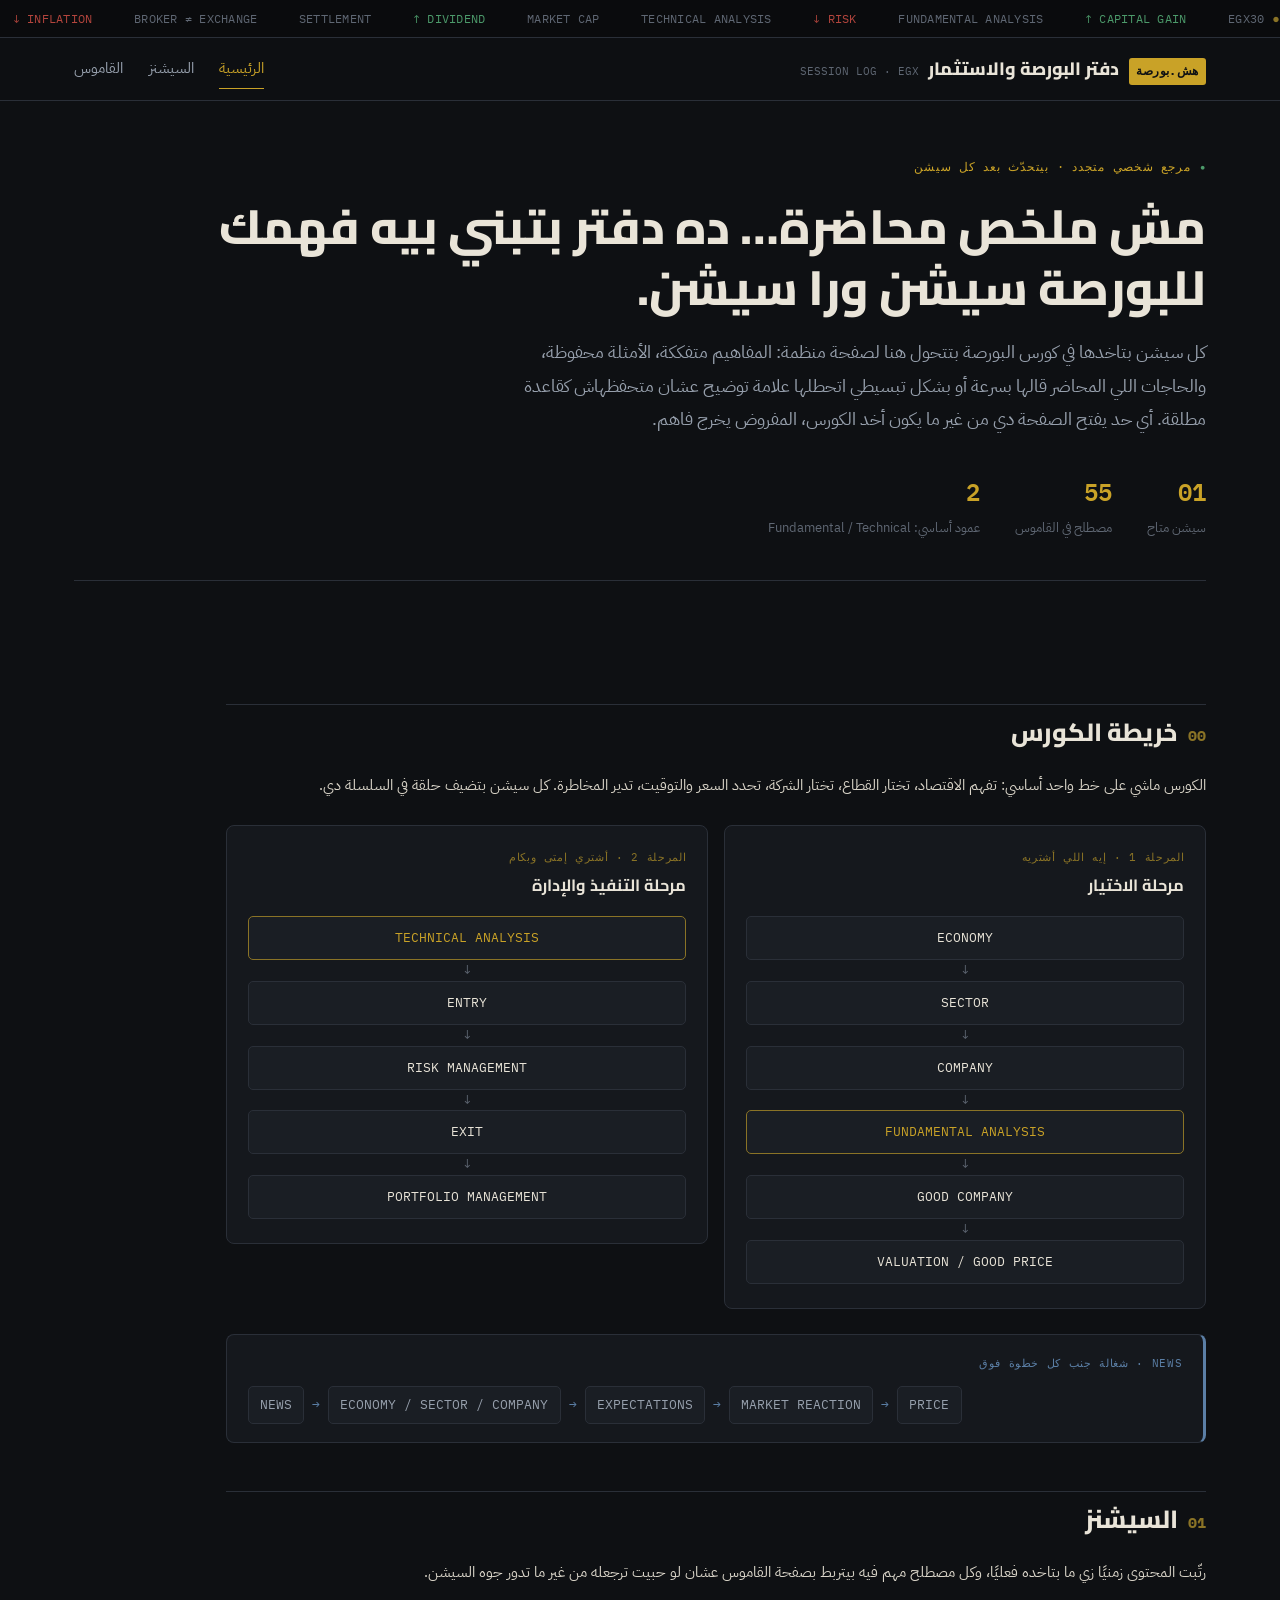
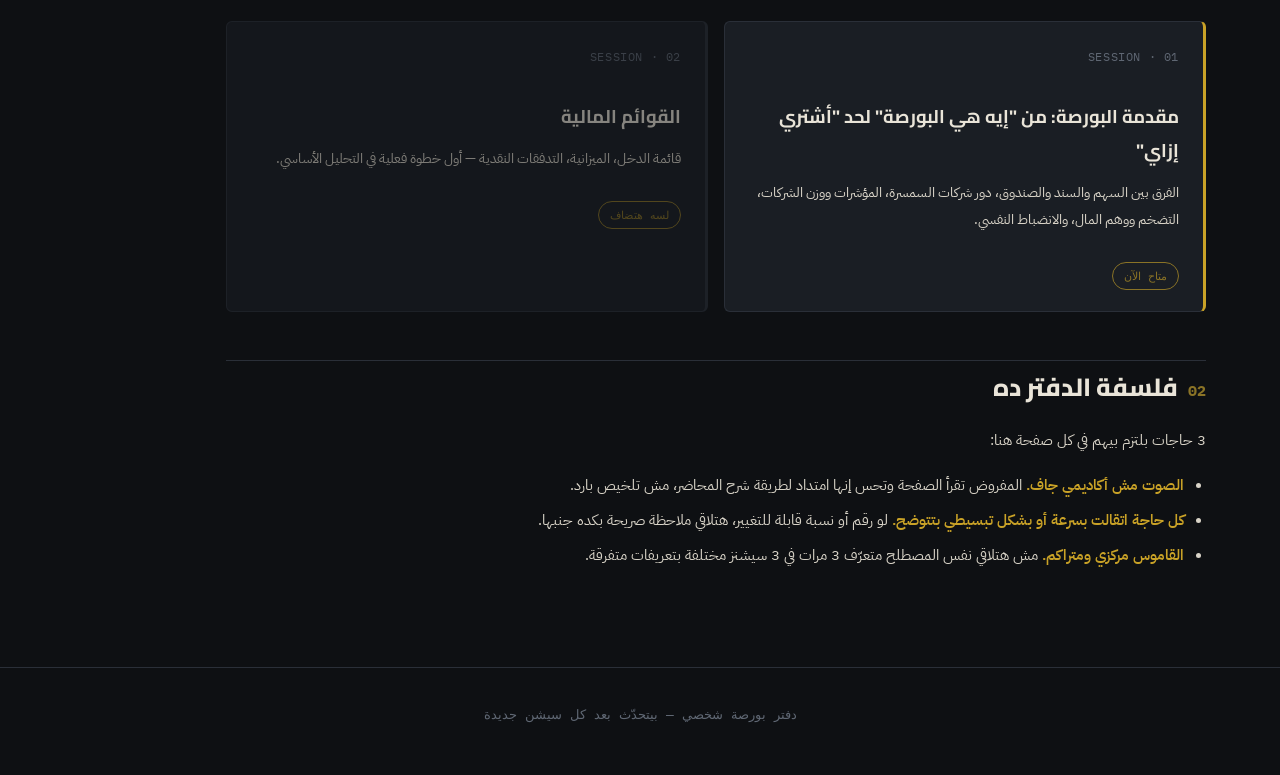
==== index.html @ 62a857f8 "Add files via upload" ====
<!DOCTYPE html>
<html lang="ar" dir="rtl">
<head>
<meta charset="UTF-8">
<meta name="viewport" content="width=device-width, initial-scale=1.0">
<title>مرجع البورصة والاستثمار — دفتر هشام</title>
<link rel="stylesheet" href="style.css">
</head>
<body>

<div class="ticker-wrap">
  <div class="ticker-track">
    <span><span class="dot">●</span> EGX30</span>
    <span class="up">CAPITAL GAIN ↑</span>
    <span>FUNDAMENTAL ANALYSIS</span>
    <span class="down">RISK ↓</span>
    <span>TECHNICAL ANALYSIS</span>
    <span>MARKET CAP</span>
    <span class="up">DIVIDEND ↑</span>
    <span>SETTLEMENT</span>
    <span>BROKER ≠ EXCHANGE</span>
    <span class="down">INFLATION ↓</span>
    <span>PAR VALUE ≠ MARKET PRICE</span>
    <span>GOOD COMPANY + GOOD PRICE</span>
    <!-- تكرار للحلقة اللانهائية -->
    <span><span class="dot">●</span> EGX30</span>
    <span class="up">CAPITAL GAIN ↑</span>
    <span>FUNDAMENTAL ANALYSIS</span>
    <span class="down">RISK ↓</span>
    <span>TECHNICAL ANALYSIS</span>
    <span>MARKET CAP</span>
    <span class="up">DIVIDEND ↑</span>
    <span>SETTLEMENT</span>
    <span>BROKER ≠ EXCHANGE</span>
    <span class="down">INFLATION ↓</span>
    <span>PAR VALUE ≠ MARKET PRICE</span>
    <span>GOOD COMPANY + GOOD PRICE</span>
  </div>
</div>

<div class="topbar">
  <div class="topbar-inner">
    <a href="index.html" class="brand">
      <span class="brand-mark">هش.بورصة</span>
      <span class="brand-name">دفتر البورصة والاستثمار</span>
      <span class="brand-sub">SESSION LOG · EGX</span>
    </a>
    <nav class="nav-links">
      <a href="index.html" class="active">الرئيسية</a>
      <a href="session-01.html">السيشنز</a>
      <a href="glossary.html">القاموس</a>
    </nav>
  </div>
  <div class="progress-fill" id="progress-fill"></div>
</div>

<div class="shell">
  <div class="hero">
    <div class="hero-eyebrow">مرجع شخصي متجدد · بيتحدّث بعد كل سيشن</div>
    <h1>مش ملخص محاضرة… ده دفتر بتبني بيه فهمك للبورصة سيشن ورا سيشن.</h1>
    <p class="lead">
      كل سيشن بتاخدها في كورس البورصة بتتحول هنا لصفحة منظمة: المفاهيم متفككة، الأمثلة محفوظة، والحاجات اللي المحاضر قالها بسرعة أو بشكل تبسيطي اتحطلها علامة توضيح عشان متحفظهاش كقاعدة مطلقة. أي حد يفتح الصفحة دي من غير ما يكون أخد الكورس، المفروض يخرج فاهم.
    </p>
    <div class="hero-stats">
      <div class="stat"><b>01</b><span>سيشن متاح</span></div>
      <div class="stat"><b>55</b><span>مصطلح في القاموس</span></div>
      <div class="stat"><b>2</b><span>عمود أساسي: Fundamental / Technical</span></div>
    </div>
  </div>

  <div class="content" style="max-width:980px;">

    <h2><span class="n">00</span>خريطة الكورس</h2>
    <p>الكورس ماشي على خط واحد أساسي: تفهم الاقتصاد، تختار القطاع، تختار الشركة، تحدد السعر والتوقيت، تدير المخاطرة. كل سيشن بتضيف حلقة في السلسلة دي.</p>
    <div class="flow-panels">
      <div class="flow-panel">
        <div class="panel-eyebrow">المرحلة 1 · إيه اللي أشتريه</div>
        <div class="panel-title">مرحلة الاختيار</div>
        <div class="flow-steps">
          <div class="flow-step">ECONOMY</div>
          <div class="flow-down">↓</div>
          <div class="flow-step">SECTOR</div>
          <div class="flow-down">↓</div>
          <div class="flow-step">COMPANY</div>
          <div class="flow-down">↓</div>
          <div class="flow-step hl">FUNDAMENTAL ANALYSIS</div>
          <div class="flow-down">↓</div>
          <div class="flow-step">GOOD COMPANY</div>
          <div class="flow-down">↓</div>
          <div class="flow-step">VALUATION / GOOD PRICE</div>
        </div>
      </div>

      <div class="flow-panel">
        <div class="panel-eyebrow">المرحلة 2 · أشتري إمتى وبكام</div>
        <div class="panel-title">مرحلة التنفيذ والإدارة</div>
        <div class="flow-steps">
          <div class="flow-step hl">TECHNICAL ANALYSIS</div>
          <div class="flow-down">↓</div>
          <div class="flow-step">ENTRY</div>
          <div class="flow-down">↓</div>
          <div class="flow-step">RISK MANAGEMENT</div>
          <div class="flow-down">↓</div>
          <div class="flow-step">EXIT</div>
          <div class="flow-down">↓</div>
          <div class="flow-step">PORTFOLIO MANAGEMENT</div>
        </div>
      </div>
    </div>

    <div class="flow-news">
      <div class="panel-eyebrow">NEWS · شغالة جنب كل خطوة فوق</div>
      <div class="flow-news-row">
        <span class="chip">NEWS</span><span class="arrow">→</span>
        <span class="chip">ECONOMY / SECTOR / COMPANY</span><span class="arrow">→</span>
        <span class="chip">EXPECTATIONS</span><span class="arrow">→</span>
        <span class="chip">MARKET REACTION</span><span class="arrow">→</span>
        <span class="chip">PRICE</span>
      </div>
    </div>

    <h2><span class="n">01</span>السيشنز</h2>
    <p>رتّبت المحتوى زمنيًا زي ما بتاخده فعليًا، وكل مصطلح مهم فيه بيتربط بصفحة القاموس عشان لو حبيت ترجعله من غير ما تدور جوه السيشن.</p>

    <div class="session-grid">
      <a class="session-card" href="session-01.html">
        <span class="num">SESSION · 01</span>
        <h3>مقدمة البورصة: من "إيه هي البورصة" لحد "أشتري إزاي"</h3>
        <p>الفرق بين السهم والسند والصندوق، دور شركات السمسرة، المؤشرات ووزن الشركات، التضخم ووهم المال، والانضباط النفسي.</p>
        <span class="tag">متاح الآن</span>
      </a>

      <div class="session-card locked">
        <span class="num">SESSION · 02</span>
        <h3>القوائم المالية</h3>
        <p>قائمة الدخل، الميزانية، التدفقات النقدية — أول خطوة فعلية في التحليل الأساسي.</p>
        <span class="tag">لسه هتضاف</span>
      </div>
    </div>

    <h2><span class="n">02</span>فلسفة الدفتر ده</h2>
    <p>3 حاجات بلتزم بيهم في كل صفحة هنا:</p>
    <ul>
      <li><strong>الصوت مش أكاديمي جاف.</strong> المفروض تقرأ الصفحة وتحس إنها امتداد لطريقة شرح المحاضر، مش تلخيص بارد.</li>
      <li><strong>كل حاجة اتقالت بسرعة أو بشكل تبسيطي بتتوضح.</strong> لو رقم أو نسبة قابلة للتغيير، هتلاقي ملاحظة صريحة بكده جنبها.</li>
      <li><strong>القاموس مركزي ومتراكم.</strong> مش هتلاقي نفس المصطلح متعرّف 3 مرات في 3 سيشنز مختلفة بتعريفات متفرقة.</li>
    </ul>

  </div>
</div>

<footer>
  دفتر بورصة شخصي — بيتحدّث بعد كل سيشن جديدة
</footer>

<script src="interactions.js"></script>
</body>
</html>
---- style.css ----
/* ============================================
   مرجع البورصة والاستثمار — نظام التصميم
   لوحة الألوان: ليدجر تداول ليلي (Charcoal + Gold)
   ============================================ */

@import url('https://fonts.googleapis.com/css2?family=Cairo:wght@600;700;800&family=IBM+Plex+Sans+Arabic:wght@400;500;600&family=IBM+Plex+Mono:wght@400;500;600&display=swap');

:root{
  --bg: #0e1013;
  --bg-raised: #15181d;
  --bg-panel: #1a1e24;
  --line: #2a2f38;
  --line-soft: #21252c;
  --text: #e9e4d8;
  --text-dim: #97a0ad;
  --text-faint: #5f6773;
  --gold: #c9a227;
  --gold-soft: #8a7326;
  --green: #4c9a6a;
  --red: #b4453d;
  --blue: #5b7fa6;

  --display: 'Cairo', sans-serif;
  --body: 'IBM Plex Sans Arabic', sans-serif;
  --mono: 'IBM Plex Mono', monospace;
}

*{ box-sizing: border-box; }

html{ scroll-behavior: smooth; }

@media (prefers-reduced-motion: reduce){
  html{ scroll-behavior: auto; }
  *{ animation-duration: 0.001ms !important; animation-iteration-count: 1 !important; transition-duration: 0.001ms !important; }
}

body{
  margin: 0;
  background: var(--bg);
  color: var(--text);
  font-family: var(--body);
  font-size: 15px;
  line-height: 1.85;
  direction: rtl;
}

::selection{ background: var(--gold); color: #14161a; }

a{ color: inherit; }

/* ---------- التيكر العلوي ---------- */
.ticker-wrap{
  position: sticky;
  top: 0;
  z-index: 60;
  background: #0a0b0d;
  border-bottom: 1px solid var(--line);
  overflow: hidden;
  white-space: nowrap;
  height: 38px;
  display: flex;
  align-items: center;
}
.ticker-track{
  display: inline-flex;
  gap: 2.6rem;
  padding-inline-end: 2.6rem;
  animation: ticker-scroll 48s linear infinite;
  font-family: var(--mono);
  font-size: 0.78rem;
  letter-spacing: .02em;
  color: var(--text-faint);
}
.ticker-track span{ display: inline-flex; align-items: center; gap: .5rem; white-space: nowrap; }
.ticker-track .up{ color: var(--green); }
.ticker-track .down{ color: var(--red); }
.ticker-track .dot{ color: var(--gold-soft); }
@keyframes ticker-scroll{
  from{ transform: translateX(0); }
  to{ transform: translateX(-50%); }
}

/* ---------- الهيدر ---------- */
.topbar{
  position: sticky;
  top: 38px;
  z-index: 55;
  background: rgba(14,16,19,.92);
  backdrop-filter: blur(8px);
  border-bottom: 1px solid var(--line);
}
.topbar-inner{
  max-width: 1180px;
  margin: 0 auto;
  padding: .9rem 1.5rem;
  display: flex;
  align-items: center;
  justify-content: space-between;
  gap: 1.5rem;
}
.brand{
  display: flex;
  align-items: baseline;
  gap: .6rem;
  text-decoration: none;
}
.brand-mark{
  font-family: var(--mono);
  font-size: .72rem;
  color: var(--bg);
  background: var(--gold);
  padding: .18rem .45rem;
  border-radius: 3px;
  font-weight: 600;
  letter-spacing: .04em;
}
.brand-name{
  font-family: var(--display);
  font-weight: 800;
  font-size: 1.12rem;
  color: var(--text);
}
.brand-sub{
  font-family: var(--mono);
  font-size: .7rem;
  color: var(--text-faint);
  display: none;
}
@media (min-width: 720px){ .brand-sub{ display: inline; } }

.nav-links{
  display: flex;
  gap: 1.6rem;
  font-size: .92rem;
  color: var(--text-dim);
}
.nav-links a{ text-decoration: none; transition: color .15s ease; position: relative; }
.nav-links a:hover{ color: var(--gold); }
.nav-links a.active{ color: var(--gold); }
.nav-links a::after{
  content: '';
  position: absolute;
  right: 0;
  bottom: -6px;
  height: 1px;
  width: 0;
  background: var(--gold);
  transition: width .22s ease;
}
.nav-links a:hover::after{ width: 100%; }
.nav-links a.active::after{ width: 100%; }

/* ---------- شريط تقدم القراءة ---------- */
.progress-fill{
  position: absolute;
  bottom: 0;
  right: 0;
  height: 2px;
  width: 0%;
  background: linear-gradient(90deg, var(--gold), var(--gold-soft));
  transition: width .08s linear;
  z-index: 2;
}

/* ---------- التيكر بيقف عند الهوفر ---------- */
.ticker-wrap:hover .ticker-track{ animation-play-state: paused; }

/* ---------- رفعة نضيفة عند الهوفر للكروت والصناديق (من غير أي دوران 3D) ---------- */
.session-card, .flow-panel, .box{
  transition: transform .2s ease, background .18s ease, border-color .18s ease, box-shadow .2s ease;
}
.session-card:hover, .flow-panel:hover, .box:hover{
  transform: translateY(-5px);
}
.session-card:hover{ box-shadow: 0 18px 40px -18px rgba(201,162,39,.45); }
.flow-panel:hover{ box-shadow: 0 18px 40px -18px rgba(201,162,39,.3); border-color: var(--gold-soft); }
.box:hover{ box-shadow: 0 14px 30px -16px rgba(0,0,0,.5); border-color: var(--gold-soft); }

/* ---------- ظهور تدريجي مع السكرول ---------- */
.reveal{
  opacity: 0;
  transform: translateY(22px);
  transition: opacity .7s ease, transform .7s ease;
}
.reveal.in{
  opacity: 1;
  transform: translateY(0);
}

/* ---------- مؤشر متحرك في فهرس السايدبار ---------- */
.side-list{ position: relative; }
.side-indicator{
  position: absolute;
  right: -1px;
  width: 2px;
  height: 0;
  background: var(--gold);
  opacity: 0;
  transform: translateY(0);
  transition: transform .25s ease, height .25s ease, opacity .25s ease;
  pointer-events: none;
}

/* ---------- الحاوية العامة ---------- */
.shell{
  max-width: 1180px;
  margin: 0 auto;
  padding: 0 1.5rem;
  display: grid;
  grid-template-columns: 1fr;
  gap: 2.5rem;
}
@media (min-width: 980px){
  .shell.with-side{ grid-template-columns: 250px 1fr; }
}

/* ---------- السايدبار (فهرس السيشن) ---------- */
.side{
  position: sticky;
  top: 96px;
  align-self: start;
  display: none;
  padding-top: 2.2rem;
}
@media (min-width: 980px){ .side{ display: block; } }
.side-title{
  font-family: var(--mono);
  font-size: .72rem;
  color: var(--gold-soft);
  letter-spacing: .08em;
  margin-bottom: .9rem;
  text-transform: uppercase;
}
.side-list{ list-style: none; margin: 0; padding: 0; border-right: 1px solid var(--line); }
.side-list li{ margin: 0; }
.side-list a{
  display: block;
  text-decoration: none;
  color: var(--text-faint);
  font-size: .88rem;
  padding: .42rem .95rem .42rem 0;
  border-right: 2px solid transparent;
  margin-right: -1px;
  transition: color .15s ease, border-color .15s ease;
}
.side-list a:hover{ color: var(--text-dim); }
.side-list a.active{ color: var(--gold); border-color: var(--gold); }

/* ---------- الهيرو ---------- */
.hero{
  padding: 3.4rem 0 2.4rem;
  border-bottom: 1px solid var(--line);
}
.hero-eyebrow{
  font-family: var(--mono);
  font-size: .78rem;
  color: var(--gold);
  letter-spacing: .06em;
  display: flex;
  align-items: center;
  gap: .6rem;
  margin-bottom: 1.1rem;
}
.hero-eyebrow::before{ content: '●'; font-size: .55rem; color: var(--green); }
.hero h1{
  font-family: var(--display);
  font-weight: 800;
  font-size: clamp(1.9rem, 4.2vw, 3rem);
  line-height: 1.28;
  margin: 0 0 1.1rem;
}
.hero p.lead{
  color: var(--text-dim);
  font-size: 1.12rem;
  max-width: 62ch;
  margin: 0;
}
.hero-stats{
  display: flex;
  flex-wrap: wrap;
  gap: 2.2rem;
  margin-top: 2.1rem;
}
.stat b{
  font-family: var(--mono);
  font-size: 1.5rem;
  color: var(--gold);
  display: block;
  font-weight: 600;
}
.stat span{
  font-size: .8rem;
  color: var(--text-faint);
}

/* ---------- بطاقات السيشنز ---------- */
.session-grid{
  display: grid;
  grid-template-columns: 1fr;
  gap: 1rem;
  margin: 2.2rem 0;
}
@media (min-width: 720px){ .session-grid{ grid-template-columns: 1fr 1fr; } }

.session-card{
  display: block;
  text-decoration: none;
  background: var(--bg-panel);
  border: 1px solid var(--line);
  border-right: 3px solid var(--gold);
  border-radius: 6px;
  padding: 1.3rem 1.5rem;
  transition: transform .18s ease, border-color .18s ease, background .18s ease;
}
.session-card:hover{ background: var(--bg-raised); }
.session-card.locked{
  border-right-color: var(--line);
  opacity: .55;
}
.session-card .num{
  font-family: var(--mono);
  font-size: .74rem;
  color: var(--text-faint);
  letter-spacing: .05em;
}
.session-card h3{
  font-family: var(--display);
  font-size: 1.15rem;
  margin: .5rem 0 .4rem;
  color: var(--text);
}
.session-card p{
  color: var(--text-dim);
  font-size: .9rem;
  margin: 0;
}
.session-card .tag{
  display: inline-block;
  margin-top: .8rem;
  font-family: var(--mono);
  font-size: .68rem;
  color: var(--gold-soft);
  border: 1px solid var(--gold-soft);
  border-radius: 20px;
  padding: .18rem .7rem;
}

/* ---------- المحتوى الرئيسي ---------- */
.content{ padding: 2.2rem 0 5rem; max-width: 760px; }
.content h2{
  font-family: var(--display);
  font-weight: 800;
  font-size: 1.55rem;
  margin: 3rem 0 1rem;
  padding-top: .3rem;
  border-top: 1px solid var(--line);
  scroll-margin-top: 110px;
}
.content h2 .n{
  font-family: var(--mono);
  color: var(--gold-soft);
  font-size: .95rem;
  margin-left: .6rem;
}
.content h3{
  font-family: var(--display);
  font-weight: 700;
  font-size: 1.15rem;
  margin: 1.8rem 0 .7rem;
  color: var(--text);
}
.content p{ margin: 0 0 1.05rem; color: #d9d4c8; }
.content ul, .content ol{ margin: 0 0 1.1rem; padding-inline-start: 1.4rem; color: #d9d4c8; }
.content li{ margin-bottom: .45rem; }
.content strong{ color: var(--gold); font-weight: 600; }

.lede{
  font-size: 1.12rem;
  color: var(--text);
  border-right: 2px solid var(--gold);
  padding-right: 1rem;
  margin: 1.6rem 0 2.2rem;
}

/* ---------- صناديق ملاحظات ---------- */
.box{
  border: 1px solid var(--line);
  border-radius: 6px;
  padding: 1.1rem 1.3rem;
  margin: 1.4rem 0;
  background: var(--bg-panel);
}
.box .label{
  font-family: var(--mono);
  font-size: .72rem;
  letter-spacing: .06em;
  text-transform: uppercase;
  display: block;
  margin-bottom: .5rem;
}
.box p, .box ul{ margin: 0; font-size: .95rem; }
.box p + p{ margin-top: .6rem; }

.box.example{ border-right: 3px solid var(--blue); }
.box.example .label{ color: var(--blue); }

.box.caution{ border-right: 3px solid var(--red); }
.box.caution .label{ color: var(--red); }

.box.term{ border-right: 3px solid var(--gold); }
.box.term .label{ color: var(--gold); }

.box.rule{ border-right: 3px solid var(--green); }
.box.rule .label{ color: var(--green); }

/* ---------- جداول ---------- */
table{
  width: 100%;
  border-collapse: collapse;
  margin: 1.4rem 0;
  font-size: .92rem;
}
th, td{
  text-align: right;
  padding: .65rem .8rem;
  border-bottom: 1px solid var(--line-soft);
}
th{
  font-family: var(--mono);
  font-size: .74rem;
  color: var(--gold-soft);
  letter-spacing: .04em;
  text-transform: uppercase;
  font-weight: 500;
}
tr:last-child td{ border-bottom: none; }

/* ---------- كود التسلسل (Roadmap) — نسخة قديمة، لسه مستخدمة كـ fallback ---------- */
.flow{
  font-family: var(--mono);
  background: var(--bg-raised);
  border: 1px solid var(--line);
  border-radius: 6px;
  padding: 1.2rem 1.4rem;
  color: var(--text-dim);
  font-size: .85rem;
  line-height: 2.1;
  overflow-x: auto;
  white-space: pre;
  margin: 1.4rem 0;
}
.flow .k{ color: var(--gold); }

/* ---------- خريطة التسلسل: مربعين جنب بعض ---------- */
.flow-panels{
  display: grid;
  grid-template-columns: 1fr;
  gap: 1rem;
  margin: 1.6rem 0;
}
@media (min-width: 720px){
  .flow-panels{ grid-template-columns: 1fr 1fr; align-items: start; }
}
.flow-panel{
  background: var(--bg-raised);
  border: 1px solid var(--line);
  border-radius: 8px;
  padding: 1.3rem 1.3rem 1.5rem;
}
.flow-panel .panel-eyebrow{
  font-family: var(--mono);
  font-size: .68rem;
  letter-spacing: .06em;
  color: var(--gold-soft);
  text-transform: uppercase;
  margin-bottom: .2rem;
}
.flow-panel .panel-title{
  font-family: var(--display);
  font-weight: 700;
  font-size: 1.02rem;
  color: var(--text);
  margin-bottom: 1rem;
}
.flow-steps{
  display: flex;
  flex-direction: column;
  align-items: stretch;
}
.flow-step{
  font-family: var(--mono);
  font-size: .82rem;
  color: var(--text);
  background: var(--bg-panel);
  border: 1px solid var(--line);
  border-radius: 5px;
  padding: .55rem .8rem;
  text-align: center;
  direction: ltr;
}
.flow-step.hl{
  border-color: var(--gold-soft);
  color: var(--gold);
}
.flow-down{
  text-align: center;
  color: var(--text-faint);
  font-size: .8rem;
  padding: .25rem 0;
  line-height: 1;
}

/* ---------- شريط الأخبار الجانبي (أفقي) ---------- */
.flow-news{
  margin: 1.4rem 0;
  background: var(--bg-raised);
  border: 1px solid var(--line);
  border-right: 3px solid var(--blue);
  border-radius: 8px;
  padding: 1.1rem 1.3rem;
}
.flow-news .panel-eyebrow{
  font-family: var(--mono);
  font-size: .68rem;
  letter-spacing: .06em;
  color: var(--blue);
  text-transform: uppercase;
  margin-bottom: .8rem;
}
.flow-news-row{
  direction: ltr;
  display: flex;
  flex-wrap: wrap;
  align-items: center;
  gap: .5rem;
  font-family: var(--mono);
  font-size: .8rem;
}
.flow-news-row .chip{
  background: var(--bg-panel);
  border: 1px solid var(--line);
  border-radius: 5px;
  padding: .4rem .7rem;
  color: var(--text-dim);
}
.flow-news-row .arrow{ color: var(--blue); }

/* ---------- القاموس ---------- */
.glossary-search{
  width: 100%;
  background: var(--bg-panel);
  border: 1px solid var(--line);
  color: var(--text);
  padding: .8rem 1.1rem;
  border-radius: 6px;
  font-family: var(--body);
  font-size: .95rem;
  margin-bottom: 1.6rem;
}
.glossary-search:focus{ outline: none; border-color: var(--gold-soft); }

.gterm{
  border-bottom: 1px solid var(--line-soft);
  border-right: 2px solid transparent;
  padding: 1.1rem .8rem 1.1rem 0;
  margin-right: -.8rem;
  display: grid;
  grid-template-columns: 1fr;
  gap: .3rem;
  transition: background .15s ease, border-color .15s ease;
}
.gterm:hover{
  background: var(--bg-panel);
  border-right-color: var(--gold);
}
@media (min-width: 720px){ .gterm{ grid-template-columns: 230px 1fr; gap: 1.4rem; } }
.gterm .term-en{
  font-family: var(--mono);
  color: var(--gold);
  font-size: .95rem;
}
.gterm .term-ar{ color: var(--text-faint); font-size: .82rem; margin-top: .15rem; }
.gterm .term-def{ color: #d9d4c8; font-size: .93rem; }
.gterm .term-src{ font-family: var(--mono); font-size: .68rem; color: var(--text-faint); margin-top: .4rem; display: block; }

.letter-head{
  font-family: var(--display);
  font-weight: 800;
  color: var(--gold-soft);
  font-size: 1.1rem;
  margin: 2.4rem 0 .2rem;
}

/* ---------- فوتر ---------- */
footer{
  border-top: 1px solid var(--line);
  padding: 2.2rem 1.5rem 3rem;
  text-align: center;
  color: var(--text-faint);
  font-size: .82rem;
  font-family: var(--mono);
}

/* ---------- أزرار تنقل بين السيشنز ---------- */
.session-nav{
  display: flex;
  justify-content: space-between;
  gap: 1rem;
  margin-top: 3.5rem;
  padding-top: 1.8rem;
  border-top: 1px solid var(--line);
}
.session-nav a{
  text-decoration: none;
  color: var(--text-dim);
  font-size: .85rem;
  border: 1px solid var(--line);
  border-radius: 6px;
  padding: .7rem 1.1rem;
  transition: border-color .15s ease, color .15s ease;
}
.session-nav a:hover{ border-color: var(--gold-soft); color: var(--gold); }
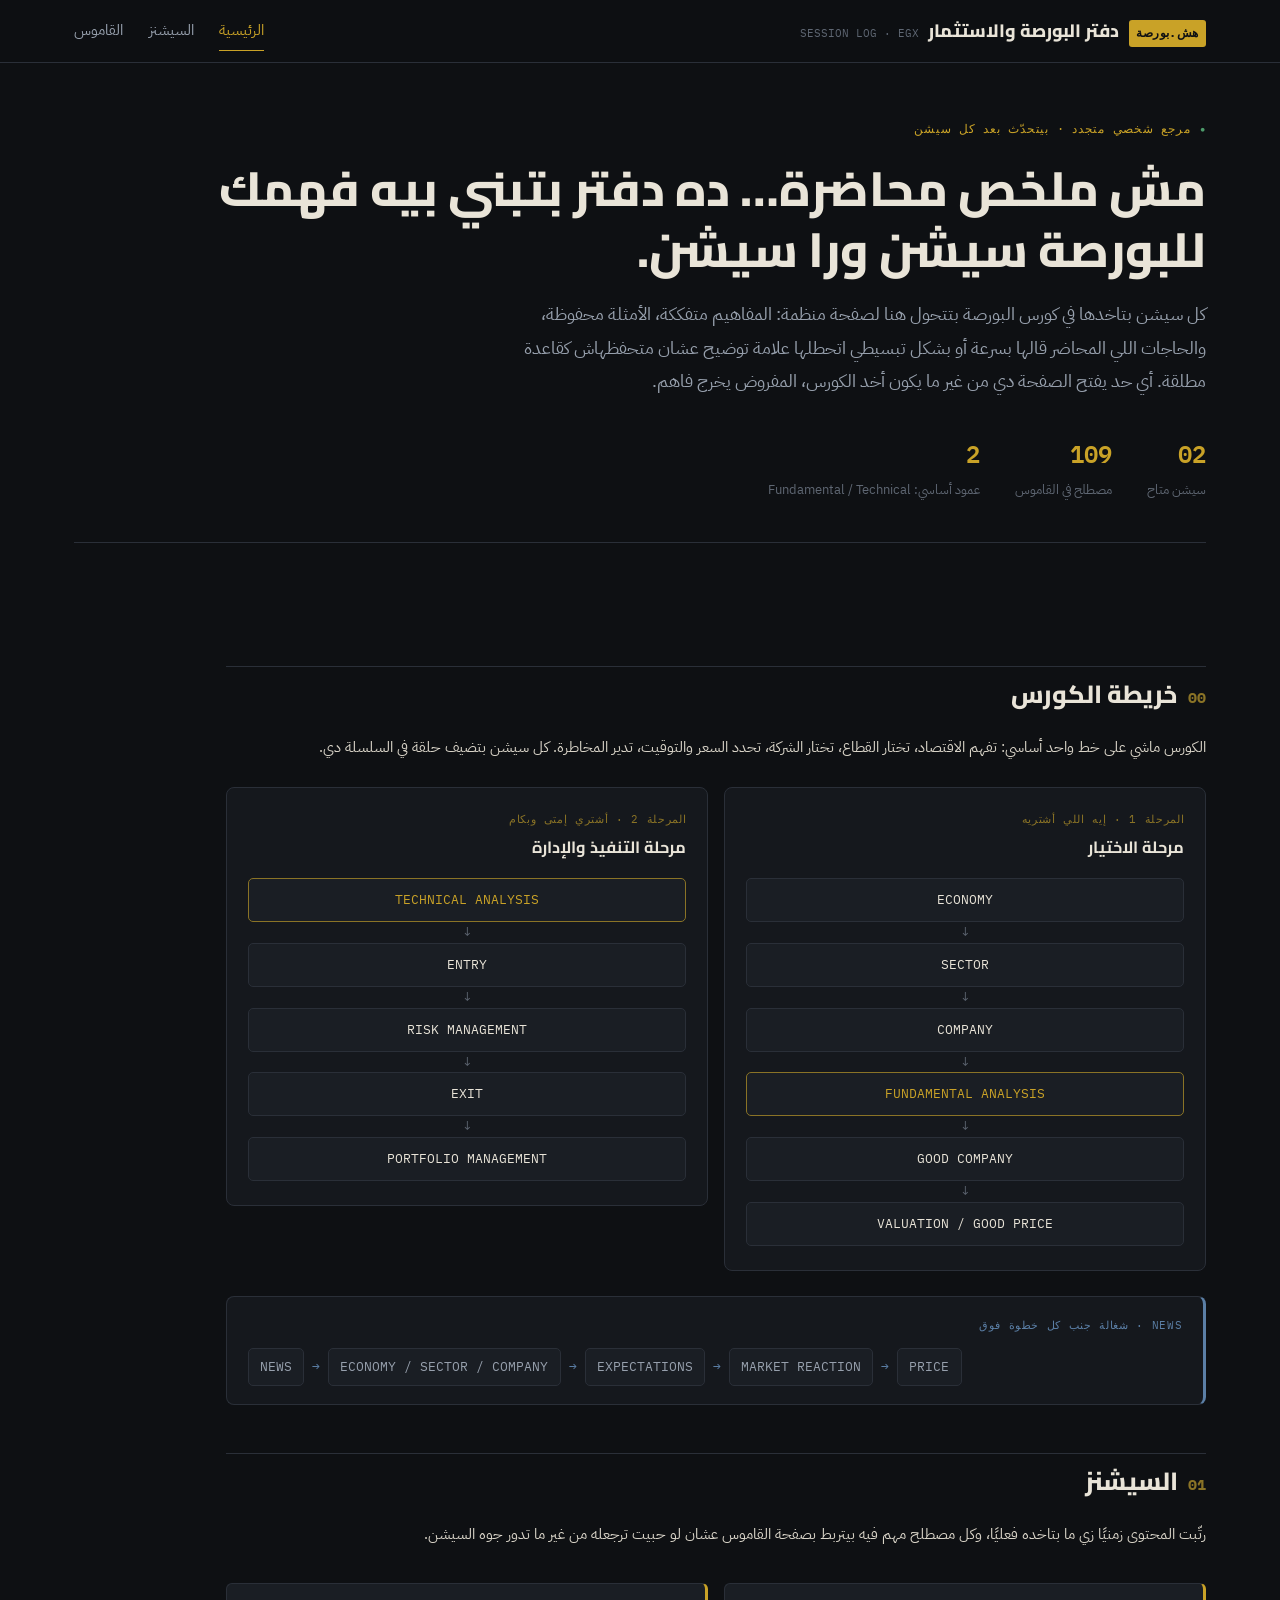
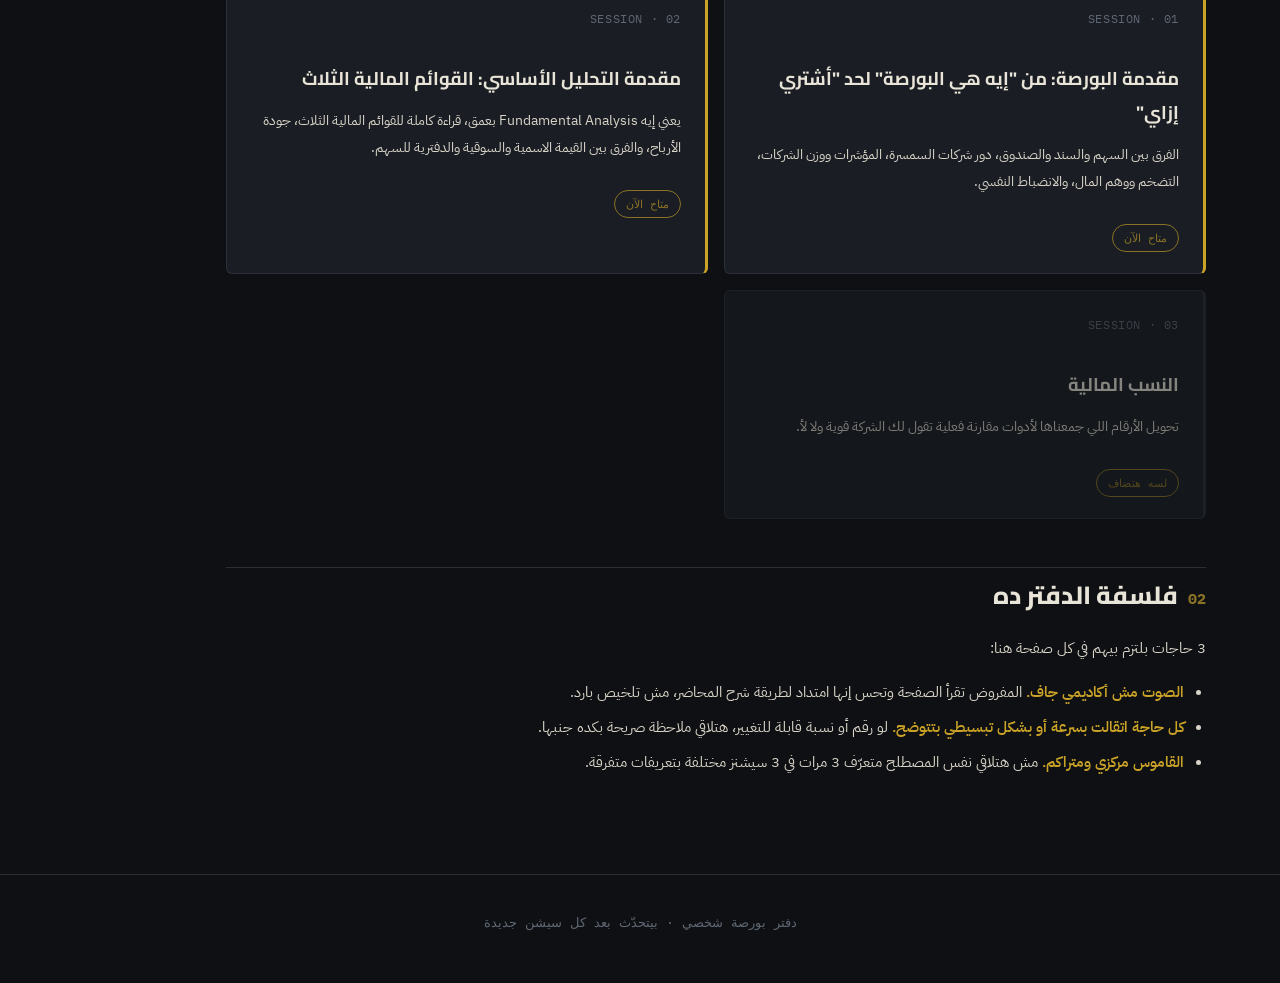
==== commit 43e7605d: "Add files via upload" ====
--- a/index.html
+++ b/index.html
@@ -3,40 +3,10 @@
 <head>
 <meta charset="UTF-8">
 <meta name="viewport" content="width=device-width, initial-scale=1.0">
-<title>مرجع البورصة والاستثمار — دفتر هشام</title>
+<title>مرجع البورصة والاستثمار · دفتر هشام</title>
 <link rel="stylesheet" href="style.css">
 </head>
 <body>
-
-<div class="ticker-wrap">
-  <div class="ticker-track">
-    <span><span class="dot">●</span> EGX30</span>
-    <span class="up">CAPITAL GAIN ↑</span>
-    <span>FUNDAMENTAL ANALYSIS</span>
-    <span class="down">RISK ↓</span>
-    <span>TECHNICAL ANALYSIS</span>
-    <span>MARKET CAP</span>
-    <span class="up">DIVIDEND ↑</span>
-    <span>SETTLEMENT</span>
-    <span>BROKER ≠ EXCHANGE</span>
-    <span class="down">INFLATION ↓</span>
-    <span>PAR VALUE ≠ MARKET PRICE</span>
-    <span>GOOD COMPANY + GOOD PRICE</span>
-    <!-- تكرار للحلقة اللانهائية -->
-    <span><span class="dot">●</span> EGX30</span>
-    <span class="up">CAPITAL GAIN ↑</span>
-    <span>FUNDAMENTAL ANALYSIS</span>
-    <span class="down">RISK ↓</span>
-    <span>TECHNICAL ANALYSIS</span>
-    <span>MARKET CAP</span>
-    <span class="up">DIVIDEND ↑</span>
-    <span>SETTLEMENT</span>
-    <span>BROKER ≠ EXCHANGE</span>
-    <span class="down">INFLATION ↓</span>
-    <span>PAR VALUE ≠ MARKET PRICE</span>
-    <span>GOOD COMPANY + GOOD PRICE</span>
-  </div>
-</div>
 
 <div class="topbar">
   <div class="topbar-inner">
@@ -62,8 +32,8 @@
       كل سيشن بتاخدها في كورس البورصة بتتحول هنا لصفحة منظمة: المفاهيم متفككة، الأمثلة محفوظة، والحاجات اللي المحاضر قالها بسرعة أو بشكل تبسيطي اتحطلها علامة توضيح عشان متحفظهاش كقاعدة مطلقة. أي حد يفتح الصفحة دي من غير ما يكون أخد الكورس، المفروض يخرج فاهم.
     </p>
     <div class="hero-stats">
-      <div class="stat"><b>01</b><span>سيشن متاح</span></div>
-      <div class="stat"><b>55</b><span>مصطلح في القاموس</span></div>
+      <div class="stat"><b>02</b><span>سيشن متاح</span></div>
+      <div class="stat"><b>109</b><span>مصطلح في القاموس</span></div>
       <div class="stat"><b>2</b><span>عمود أساسي: Fundamental / Technical</span></div>
     </div>
   </div>
@@ -130,10 +100,17 @@
         <span class="tag">متاح الآن</span>
       </a>
 
+      <a class="session-card" href="session-02.html">
+        <span class="num">SESSION · 02</span>
+        <h3>مقدمة التحليل الأساسي: القوائم المالية الثلاث</h3>
+        <p>يعني إيه Fundamental Analysis بعمق، قراءة كاملة للقوائم المالية الثلاث، جودة الأرباح، والفرق بين القيمة الاسمية والسوقية والدفترية للسهم.</p>
+        <span class="tag">متاح الآن</span>
+      </a>
+
       <div class="session-card locked">
-        <span class="num">SESSION · 02</span>
-        <h3>القوائم المالية</h3>
-        <p>قائمة الدخل، الميزانية، التدفقات النقدية — أول خطوة فعلية في التحليل الأساسي.</p>
+        <span class="num">SESSION · 03</span>
+        <h3>النسب المالية</h3>
+        <p>تحويل الأرقام اللي جمعناها لأدوات مقارنة فعلية تقول لك الشركة قوية ولا لأ.</p>
         <span class="tag">لسه هتضاف</span>
       </div>
     </div>
@@ -150,7 +127,7 @@
 </div>
 
 <footer>
-  دفتر بورصة شخصي — بيتحدّث بعد كل سيشن جديدة
+  دفتر بورصة شخصي · بيتحدّث بعد كل سيشن جديدة
 </footer>
 
 <script src="interactions.js"></script>
--- a/style.css
+++ b/style.css
@@ -1,5 +1,5 @@
 /* ============================================
-   مرجع البورصة والاستثمار — نظام التصميم
+   مرجع البورصة والاستثمار · نظام التصميم
    لوحة الألوان: ليدجر تداول ليلي (Charcoal + Gold)
    ============================================ */
 
@@ -48,42 +48,10 @@
 
 a{ color: inherit; }
 
-/* ---------- التيكر العلوي ---------- */
-.ticker-wrap{
-  position: sticky;
-  top: 0;
-  z-index: 60;
-  background: #0a0b0d;
-  border-bottom: 1px solid var(--line);
-  overflow: hidden;
-  white-space: nowrap;
-  height: 38px;
-  display: flex;
-  align-items: center;
-}
-.ticker-track{
-  display: inline-flex;
-  gap: 2.6rem;
-  padding-inline-end: 2.6rem;
-  animation: ticker-scroll 48s linear infinite;
-  font-family: var(--mono);
-  font-size: 0.78rem;
-  letter-spacing: .02em;
-  color: var(--text-faint);
-}
-.ticker-track span{ display: inline-flex; align-items: center; gap: .5rem; white-space: nowrap; }
-.ticker-track .up{ color: var(--green); }
-.ticker-track .down{ color: var(--red); }
-.ticker-track .dot{ color: var(--gold-soft); }
-@keyframes ticker-scroll{
-  from{ transform: translateX(0); }
-  to{ transform: translateX(-50%); }
-}
-
 /* ---------- الهيدر ---------- */
 .topbar{
   position: sticky;
-  top: 38px;
+  top: 0;
   z-index: 55;
   background: rgba(14,16,19,.92);
   backdrop-filter: blur(8px);
@@ -163,18 +131,23 @@
 }
 
 /* ---------- التيكر بيقف عند الهوفر ---------- */
-.ticker-wrap:hover .ticker-track{ animation-play-state: paused; }
-
-/* ---------- رفعة نضيفة عند الهوفر للكروت والصناديق (من غير أي دوران 3D) ---------- */
+
+/* ---------- رفعة عند الهوفر للكروت والصناديق + تجهيز لطبقة GPU (لتقليل الزغللة وقت الحركة) ---------- */
 .session-card, .flow-panel, .box{
   transition: transform .2s ease, background .18s ease, border-color .18s ease, box-shadow .2s ease;
+  backface-visibility: hidden;
+  -webkit-backface-visibility: hidden;
+  transform-style: preserve-3d;
 }
 .session-card:hover, .flow-panel:hover, .box:hover{
-  transform: translateY(-5px);
+  transform: translateY(-5px) translateZ(0);
 }
 .session-card:hover{ box-shadow: 0 18px 40px -18px rgba(201,162,39,.45); }
 .flow-panel:hover{ box-shadow: 0 18px 40px -18px rgba(201,162,39,.3); border-color: var(--gold-soft); }
 .box:hover{ box-shadow: 0 14px 30px -16px rgba(0,0,0,.5); border-color: var(--gold-soft); }
+.session-card.is-tilting, .flow-panel.is-tilting, .box.is-tilting{
+  transition: box-shadow .2s ease, border-color .18s ease, background .18s ease;
+}
 
 /* ---------- ظهور تدريجي مع السكرول ---------- */
 .reveal{
@@ -435,7 +408,7 @@
 }
 tr:last-child td{ border-bottom: none; }
 
-/* ---------- كود التسلسل (Roadmap) — نسخة قديمة، لسه مستخدمة كـ fallback ---------- */
+/* ---------- كود التسلسل (Roadmap): نسخة قديمة، لسه مستخدمة كـ fallback ---------- */
 .flow{
   font-family: var(--mono);
   background: var(--bg-raised);
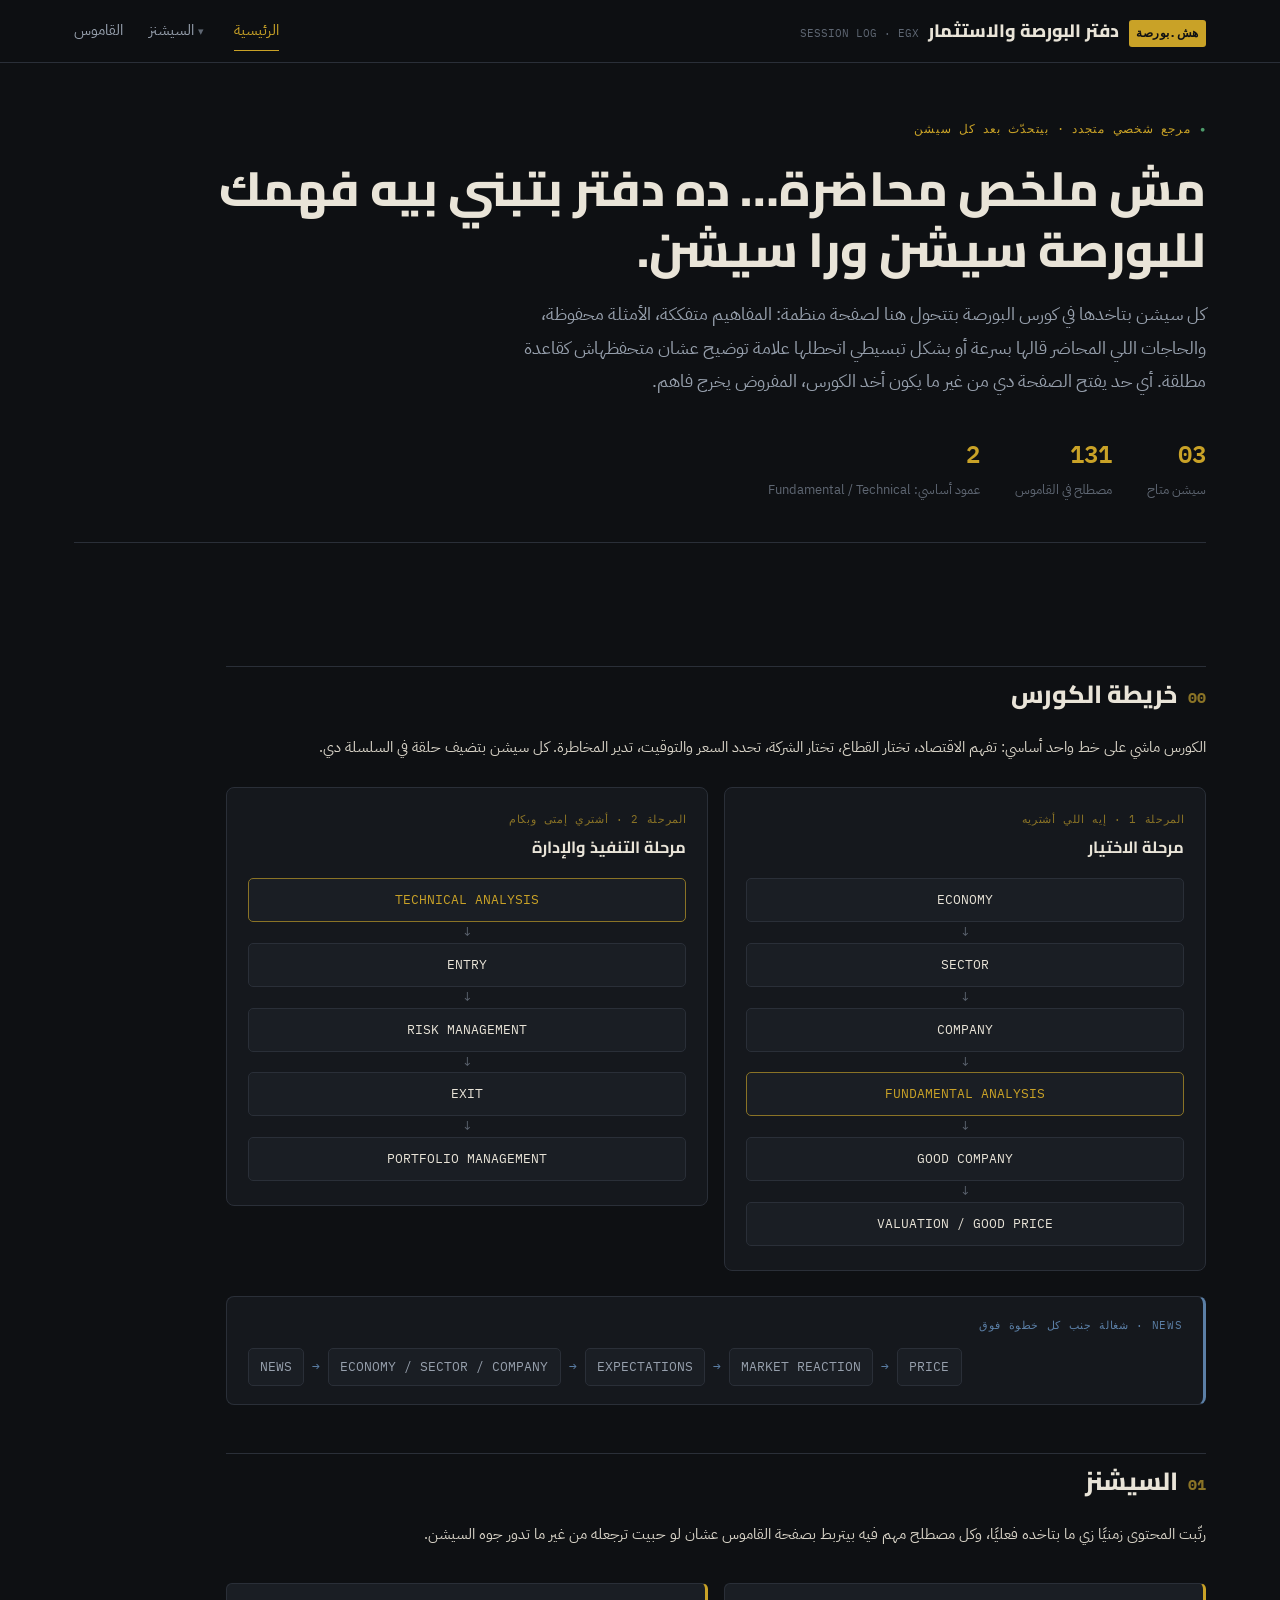
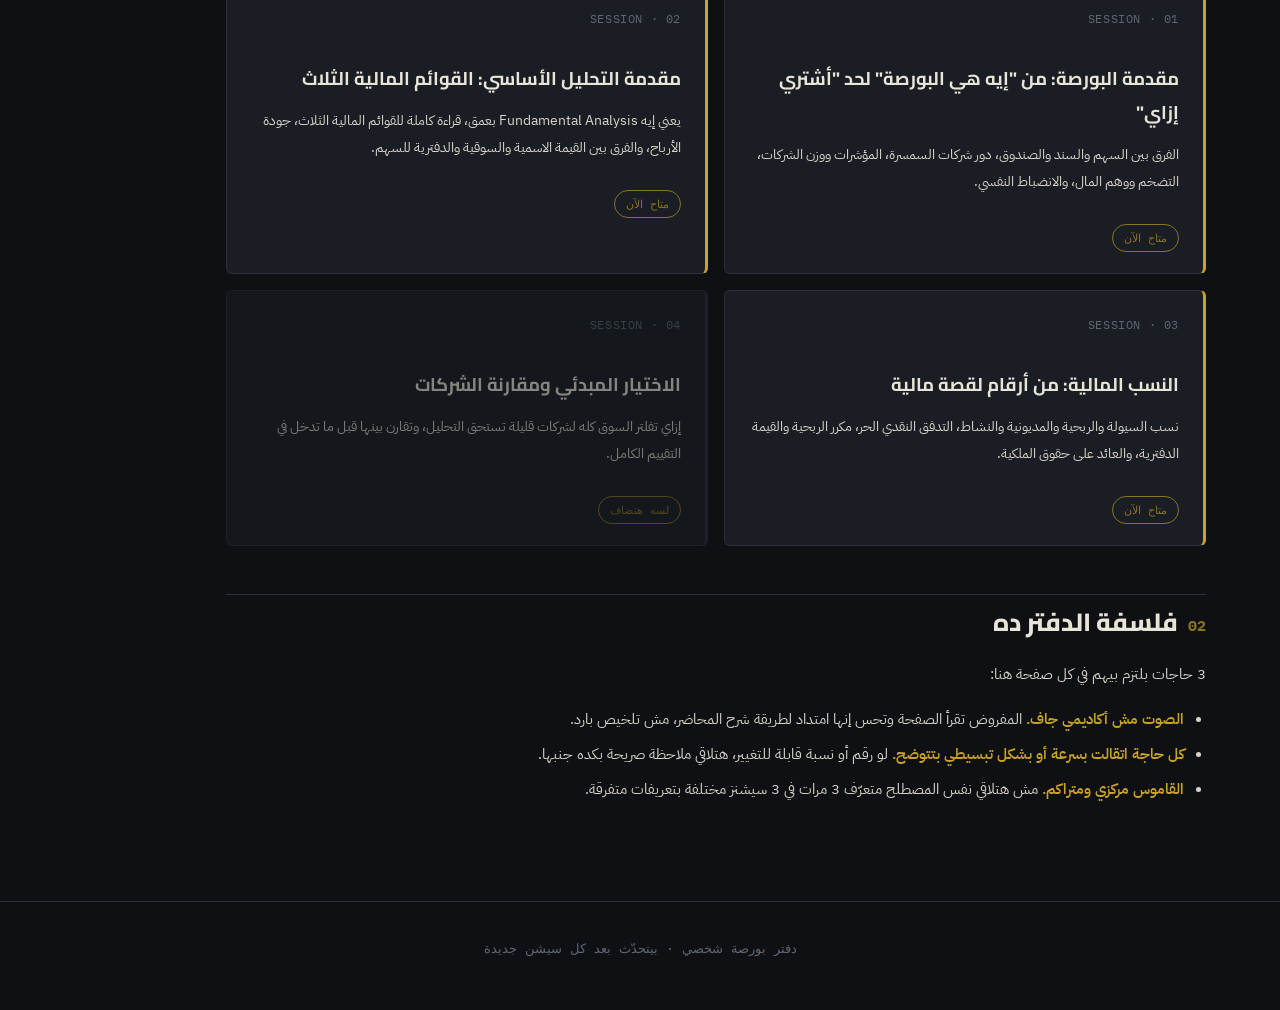
==== commit 59ccda92: "Add files via upload" ====
--- a/index.html
+++ b/index.html
@@ -17,7 +17,15 @@
     </a>
     <nav class="nav-links">
       <a href="index.html" class="active">الرئيسية</a>
-      <a href="session-01.html">السيشنز</a>
+      <details class="nav-dropdown">
+        <summary><span class="caret">▾</span> السيشنز</summary>
+        <div class="nav-dropdown-menu">
+          <a href="session-01.html"><span class="num">01</span> مقدمة البورصة</a>
+          <a href="session-02.html"><span class="num">02</span> التحليل الأساسي والقوائم المالية</a>
+          <a href="session-03.html"><span class="num">03</span> النسب المالية والتقييم</a>
+          <span class="locked"><span class="num">04</span> لسه هتضاف</span>
+        </div>
+      </details>
       <a href="glossary.html">القاموس</a>
     </nav>
   </div>
@@ -32,8 +40,8 @@
       كل سيشن بتاخدها في كورس البورصة بتتحول هنا لصفحة منظمة: المفاهيم متفككة، الأمثلة محفوظة، والحاجات اللي المحاضر قالها بسرعة أو بشكل تبسيطي اتحطلها علامة توضيح عشان متحفظهاش كقاعدة مطلقة. أي حد يفتح الصفحة دي من غير ما يكون أخد الكورس، المفروض يخرج فاهم.
     </p>
     <div class="hero-stats">
-      <div class="stat"><b>02</b><span>سيشن متاح</span></div>
-      <div class="stat"><b>109</b><span>مصطلح في القاموس</span></div>
+      <div class="stat"><b>03</b><span>سيشن متاح</span></div>
+      <div class="stat"><b>131</b><span>مصطلح في القاموس</span></div>
       <div class="stat"><b>2</b><span>عمود أساسي: Fundamental / Technical</span></div>
     </div>
   </div>
@@ -107,10 +115,17 @@
         <span class="tag">متاح الآن</span>
       </a>
 
+      <a class="session-card" href="session-03.html">
+        <span class="num">SESSION · 03</span>
+        <h3>النسب المالية: من أرقام لقصة مالية</h3>
+        <p>نسب السيولة والربحية والمديونية والنشاط، التدفق النقدي الحر، مكرر الربحية والقيمة الدفترية، والعائد على حقوق الملكية.</p>
+        <span class="tag">متاح الآن</span>
+      </a>
+
       <div class="session-card locked">
-        <span class="num">SESSION · 03</span>
-        <h3>النسب المالية</h3>
-        <p>تحويل الأرقام اللي جمعناها لأدوات مقارنة فعلية تقول لك الشركة قوية ولا لأ.</p>
+        <span class="num">SESSION · 04</span>
+        <h3>الاختيار المبدئي ومقارنة الشركات</h3>
+        <p>إزاي تفلتر السوق كله لشركات قليلة تستحق التحليل، وتقارن بينها قبل ما تدخل في التقييم الكامل.</p>
         <span class="tag">لسه هتضاف</span>
       </div>
     </div>
--- a/style.css
+++ b/style.css
@@ -118,6 +118,91 @@
 .nav-links a:hover::after{ width: 100%; }
 .nav-links a.active::after{ width: 100%; }
 
+/* ---------- قائمة السيشنز المنسدلة في الهيدر ---------- */
+.nav-links details.nav-dropdown{ position: relative; }
+.nav-links summary{
+  cursor: pointer;
+  list-style: none;
+  text-decoration: none;
+  transition: color .15s ease;
+  position: relative;
+  color: inherit;
+}
+.nav-links summary::-webkit-details-marker{ display: none; }
+.nav-links summary::marker{ content: ''; }
+.nav-links summary:hover{ color: var(--gold); }
+.nav-links details.nav-dropdown[open] > summary{ color: var(--gold); }
+.nav-links summary.active{ color: var(--gold); }
+.nav-links summary::after{
+  content: '';
+  position: absolute;
+  right: 0;
+  bottom: -6px;
+  height: 1px;
+  width: 0;
+  background: var(--gold);
+  transition: width .22s ease;
+}
+.nav-links summary:hover::after,
+.nav-links details.nav-dropdown[open] > summary::after,
+.nav-links summary.active::after{ width: 100%; }
+.nav-links summary .caret{
+  display: inline-block;
+  margin-right: .3rem;
+  font-size: .7rem;
+  transition: transform .18s ease;
+  color: var(--text-faint);
+}
+.nav-links details.nav-dropdown[open] .caret{ transform: rotate(180deg); }
+
+.nav-dropdown-menu{
+  position: absolute;
+  top: calc(100% + 16px);
+  right: 0;
+  min-width: 260px;
+  background: var(--bg-panel);
+  border: 1px solid var(--line);
+  border-radius: 10px;
+  padding: .4rem;
+  box-shadow: 0 16px 34px rgba(0,0,0,.45);
+  z-index: 60;
+}
+.nav-dropdown-menu a{
+  display: flex;
+  align-items: baseline;
+  gap: .5rem;
+  padding: .58rem .7rem;
+  border-radius: 6px;
+  font-size: .85rem;
+  color: var(--text-dim);
+  text-decoration: none;
+  transition: background .15s ease, color .15s ease;
+}
+.nav-dropdown-menu a:hover{ background: var(--line-soft); color: var(--text); }
+.nav-dropdown-menu a.active{ color: var(--gold); }
+.nav-dropdown-menu a .num{
+  font-family: var(--mono);
+  font-size: .72rem;
+  color: var(--gold-soft);
+  flex-shrink: 0;
+}
+.nav-dropdown-menu .locked{
+  display: flex;
+  align-items: baseline;
+  gap: .5rem;
+  padding: .58rem .7rem;
+  border-radius: 6px;
+  font-size: .85rem;
+  color: var(--text-faint);
+  opacity: .55;
+}
+.nav-dropdown-menu .locked .num{
+  font-family: var(--mono);
+  font-size: .72rem;
+  color: var(--text-faint);
+  flex-shrink: 0;
+}
+
 /* ---------- شريط تقدم القراءة ---------- */
 .progress-fill{
   position: absolute;
@@ -194,7 +279,16 @@
   align-self: start;
   display: none;
   padding-top: 2.2rem;
-}
+  max-height: calc(100vh - 96px - 1.5rem);
+  overflow-y: auto;
+  padding-bottom: 1.5rem;
+  scrollbar-width: thin;
+  scrollbar-color: var(--gold-soft) transparent;
+}
+.side::-webkit-scrollbar{ width: 6px; }
+.side::-webkit-scrollbar-track{ background: transparent; }
+.side::-webkit-scrollbar-thumb{ background: var(--gold-soft); border-radius: 3px; }
+.side::-webkit-scrollbar-thumb:hover{ background: var(--gold); }
 @media (min-width: 980px){ .side{ display: block; } }
 .side-title{
   font-family: var(--mono);
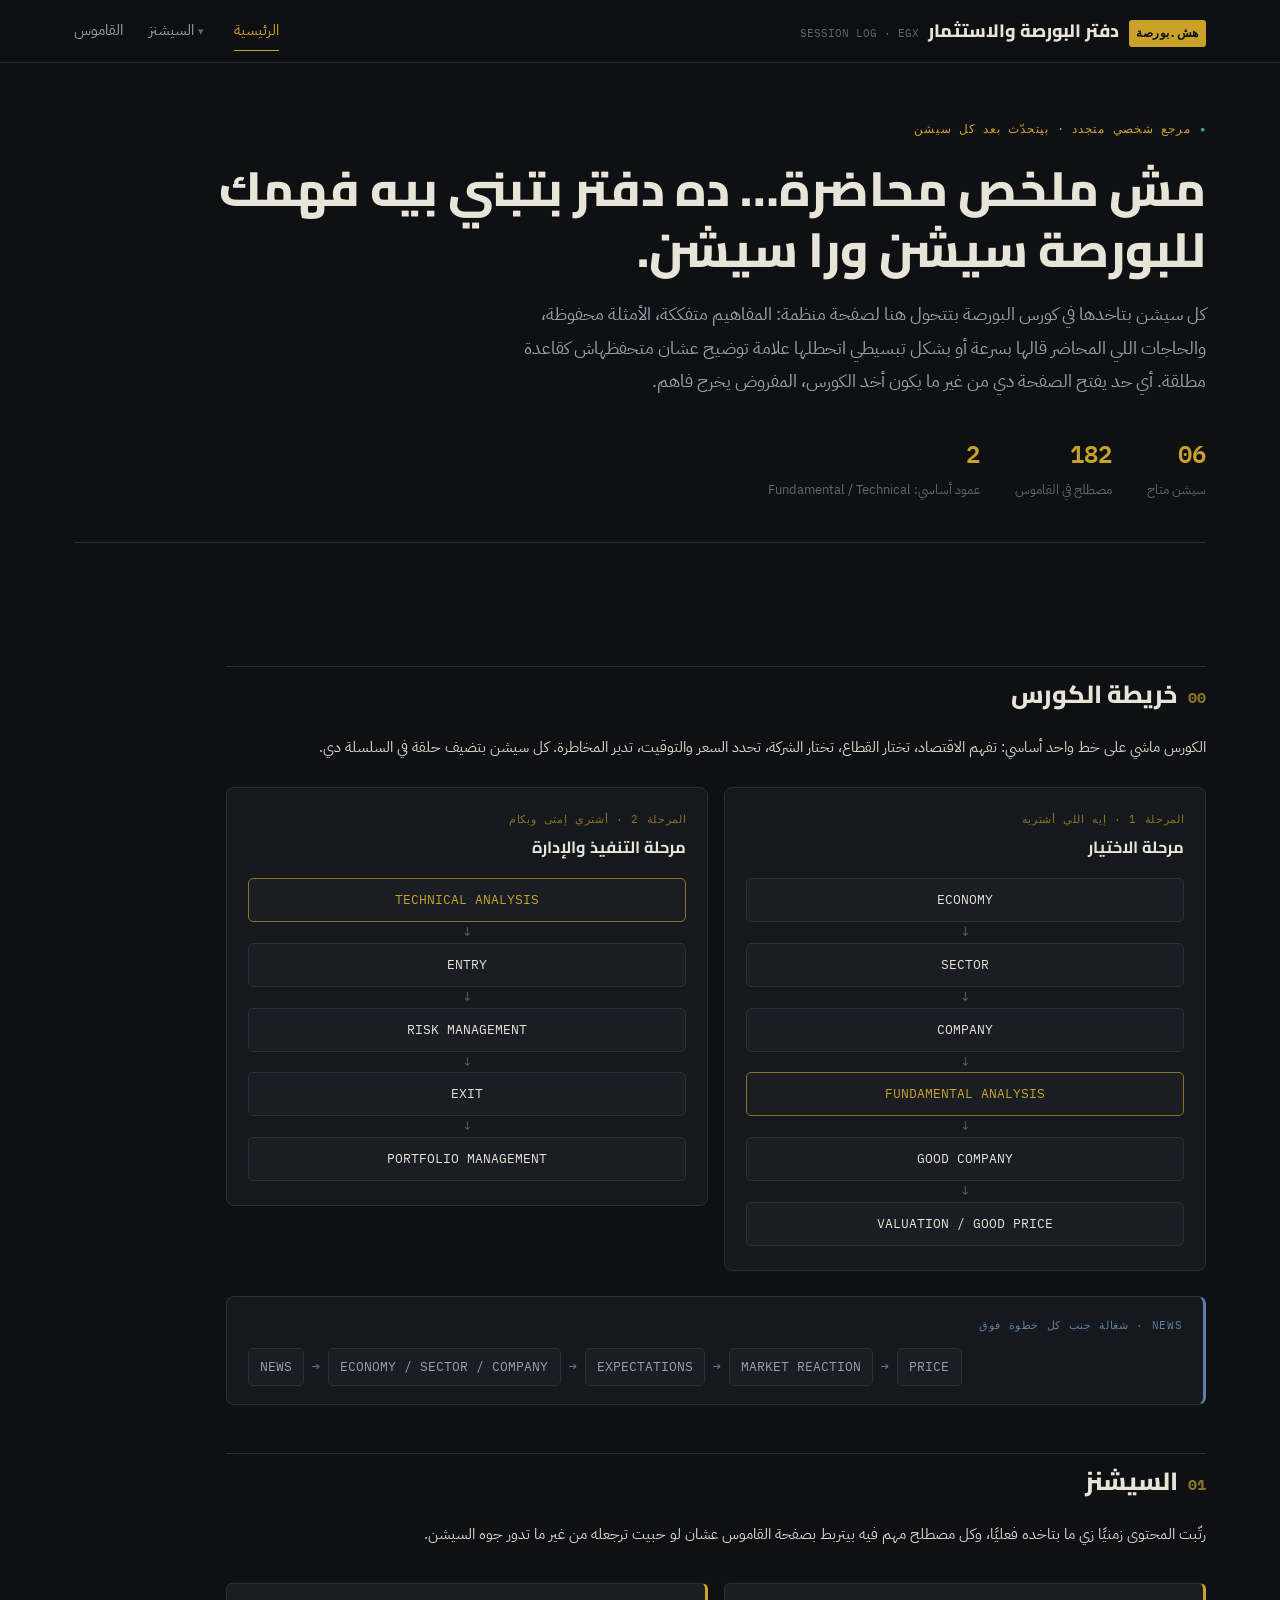
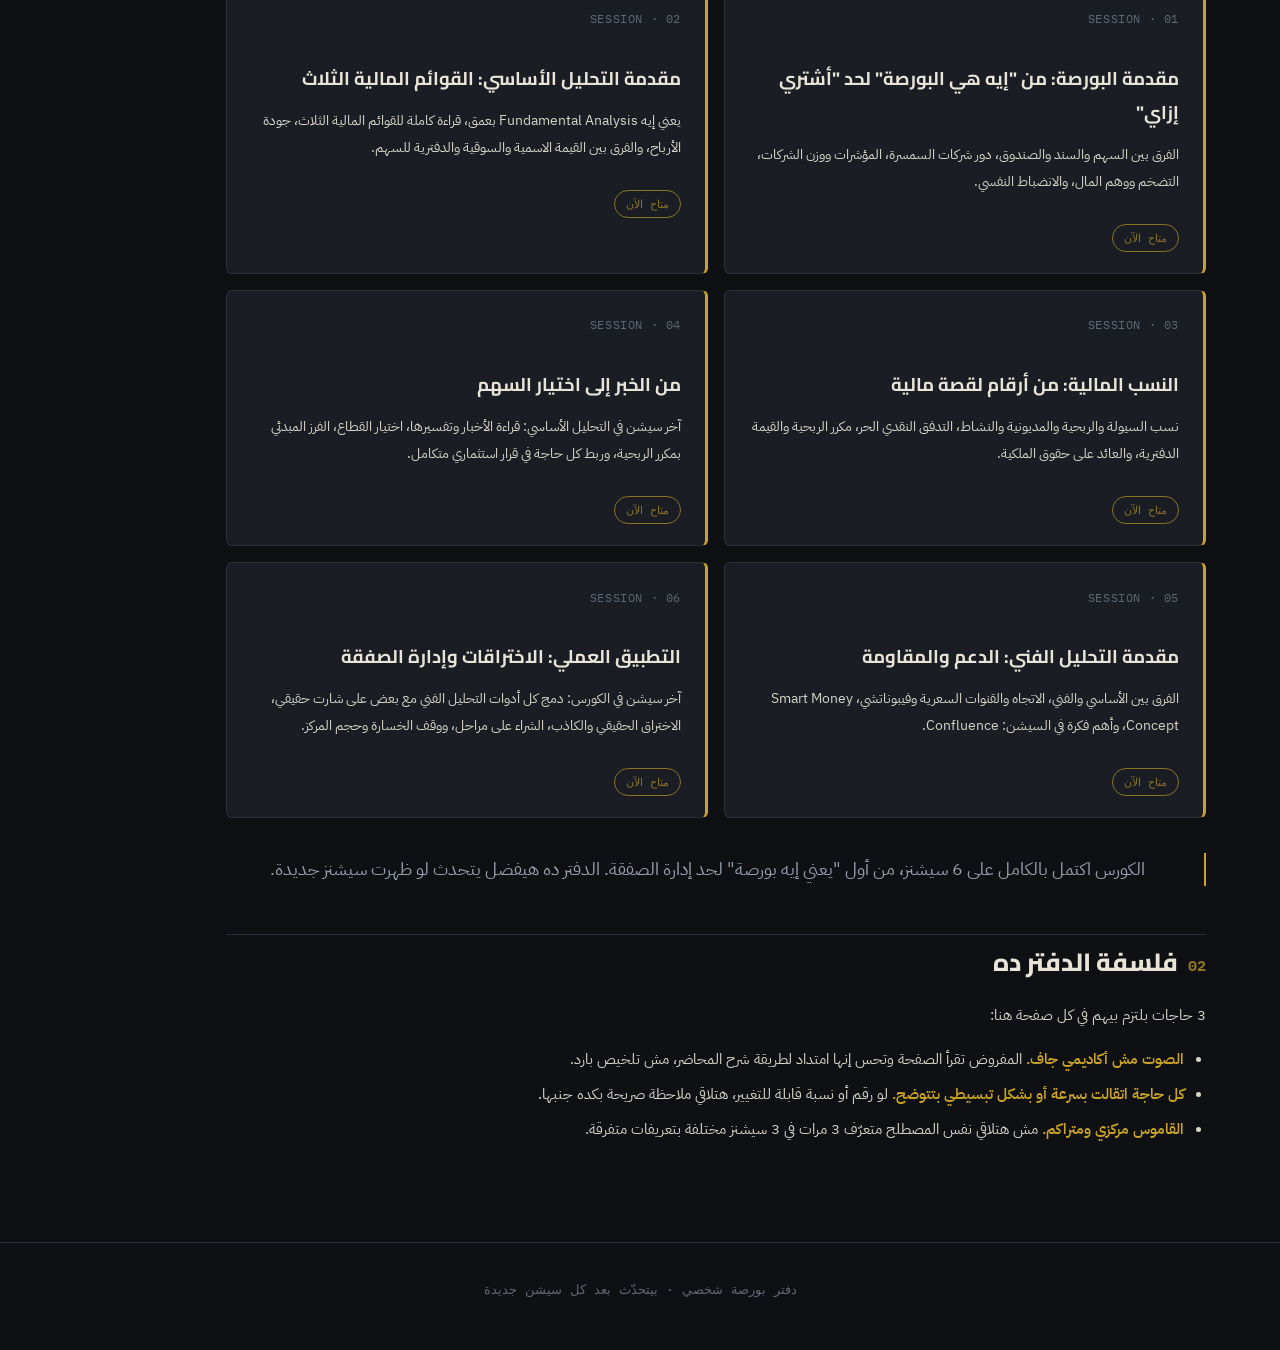
==== commit 0c24404d: "Add files via upload" ====
--- a/index.html
+++ b/index.html
@@ -23,7 +23,9 @@
           <a href="session-01.html"><span class="num">01</span> مقدمة البورصة</a>
           <a href="session-02.html"><span class="num">02</span> التحليل الأساسي والقوائم المالية</a>
           <a href="session-03.html"><span class="num">03</span> النسب المالية والتقييم</a>
-          <span class="locked"><span class="num">04</span> لسه هتضاف</span>
+          <a href="session-04.html"><span class="num">04</span> من الخبر إلى اختيار السهم</a>
+          <a href="session-05.html"><span class="num">05</span> مقدمة التحليل الفني</a>
+          <a href="session-06.html"><span class="num">06</span> التطبيق العملي وإدارة الصفقة</a>
         </div>
       </details>
       <a href="glossary.html">القاموس</a>
@@ -40,8 +42,8 @@
       كل سيشن بتاخدها في كورس البورصة بتتحول هنا لصفحة منظمة: المفاهيم متفككة، الأمثلة محفوظة، والحاجات اللي المحاضر قالها بسرعة أو بشكل تبسيطي اتحطلها علامة توضيح عشان متحفظهاش كقاعدة مطلقة. أي حد يفتح الصفحة دي من غير ما يكون أخد الكورس، المفروض يخرج فاهم.
     </p>
     <div class="hero-stats">
-      <div class="stat"><b>03</b><span>سيشن متاح</span></div>
-      <div class="stat"><b>131</b><span>مصطلح في القاموس</span></div>
+      <div class="stat"><b>06</b><span>سيشن متاح</span></div>
+      <div class="stat"><b>182</b><span>مصطلح في القاموس</span></div>
       <div class="stat"><b>2</b><span>عمود أساسي: Fundamental / Technical</span></div>
     </div>
   </div>
@@ -122,13 +124,29 @@
         <span class="tag">متاح الآن</span>
       </a>
 
-      <div class="session-card locked">
+      <a class="session-card" href="session-04.html">
         <span class="num">SESSION · 04</span>
-        <h3>الاختيار المبدئي ومقارنة الشركات</h3>
-        <p>إزاي تفلتر السوق كله لشركات قليلة تستحق التحليل، وتقارن بينها قبل ما تدخل في التقييم الكامل.</p>
-        <span class="tag">لسه هتضاف</span>
-      </div>
+        <h3>من الخبر إلى اختيار السهم</h3>
+        <p>آخر سيشن في التحليل الأساسي: قراءة الأخبار وتفسيرها، اختيار القطاع، الفرز المبدئي بمكرر الربحية، وربط كل حاجة في قرار استثماري متكامل.</p>
+        <span class="tag">متاح الآن</span>
+      </a>
+
+      <a class="session-card" href="session-05.html">
+        <span class="num">SESSION · 05</span>
+        <h3>مقدمة التحليل الفني: الدعم والمقاومة</h3>
+        <p>الفرق بين الأساسي والفني، الاتجاه والقنوات السعرية وفيبوناتشي، Smart Money Concept، وأهم فكرة في السيشن: Confluence.</p>
+        <span class="tag">متاح الآن</span>
+      </a>
+
+      <a class="session-card" href="session-06.html">
+        <span class="num">SESSION · 06</span>
+        <h3>التطبيق العملي: الاختراقات وإدارة الصفقة</h3>
+        <p>آخر سيشن في الكورس: دمج كل أدوات التحليل الفني مع بعض على شارت حقيقي، الاختراق الحقيقي والكاذب، الشراء على مراحل، ووقف الخسارة وحجم المركز.</p>
+        <span class="tag">متاح الآن</span>
+      </a>
     </div>
+
+    <p class="lede" style="margin-top:1.4rem; text-align:center; color:var(--text-dim);">الكورس اكتمل بالكامل على 6 سيشنز، من أول "يعني إيه بورصة" لحد إدارة الصفقة. الدفتر ده هيفضل يتحدث لو ظهرت سيشنز جديدة.</p>
 
     <h2><span class="n">02</span>فلسفة الدفتر ده</h2>
     <p>3 حاجات بلتزم بيهم في كل صفحة هنا:</p>
